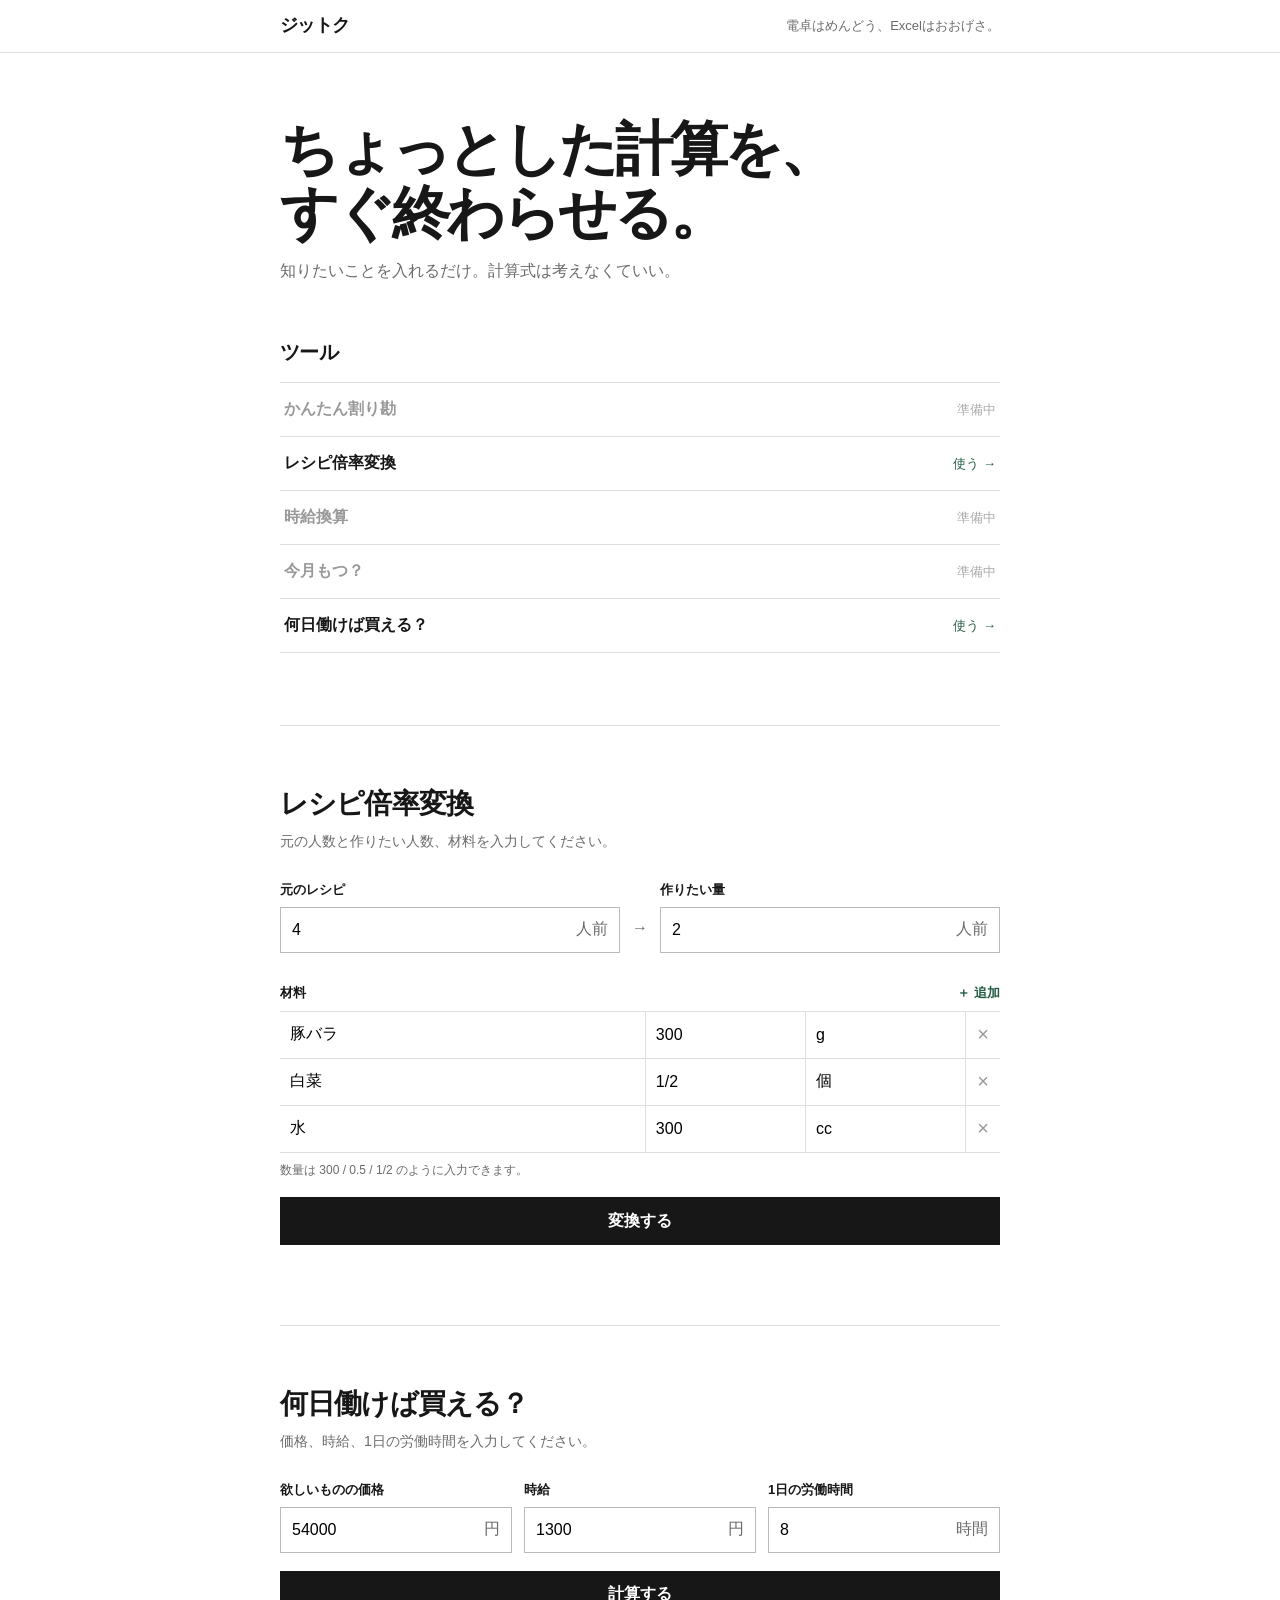
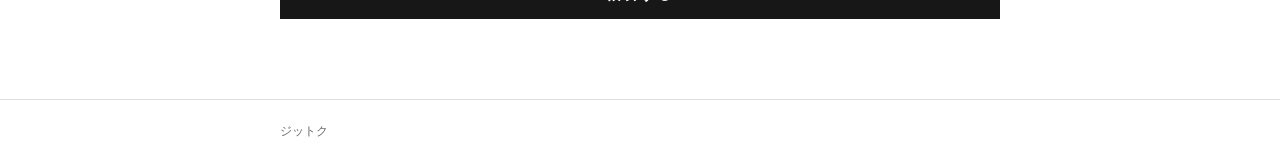
==== index.html @ bba685a5 "Add files via upload" ====
<!doctype html>
<html lang="ja">
<head>
  <meta charset="utf-8">
  <meta name="viewport" content="width=device-width,initial-scale=1">
  <meta name="description" content="ジットク - 電卓では面倒、Excelでは大げさな日常の計算をすぐ終わらせる無料Webツール集">
  <title>ジットク｜ちょっとした計算を、すぐ終わらせる。</title>
  <link rel="stylesheet" href="styles.css">
</head>
<body>
  <header>
    <div class="wrap topbar">
      <a class="logo" href="#top">ジットク</a>
      <span>電卓はめんどう、Excelはおおげさ。</span>
    </div>
  </header>

  <main id="top" class="wrap">
    <section class="intro">
      <h1>ちょっとした計算を、<br>すぐ終わらせる。</h1>
      <p>知りたいことを入れるだけ。計算式は考えなくていい。</p>
    </section>

    <section class="tools" aria-labelledby="tools-title">
      <h2 id="tools-title">ツール</h2>
      <div class="tool-list">
        <div class="tool-row disabled"><strong>かんたん割り勘</strong><span>準備中</span></div>
        <a class="tool-row" href="#recipe"><strong>レシピ倍率変換</strong><span>使う →</span></a>
        <div class="tool-row disabled"><strong>時給換算</strong><span>準備中</span></div>
        <div class="tool-row disabled"><strong>今月もつ？</strong><span>準備中</span></div>
        <a class="tool-row" href="#work-to-buy"><strong>何日働けば買える？</strong><span>使う →</span></a>
      </div>
    </section>

    <section id="recipe" class="calculator">
      <div class="section-title">
        <h2>レシピ倍率変換</h2>
        <p>元の人数と作りたい人数、材料を入力してください。</p>
      </div>

      <form id="recipe-form">
        <div class="servings">
          <label>
            <span>元のレシピ</span>
            <div class="unit-input"><input id="original-servings" type="number" min="0.1" step="0.1" value="4" required><span>人前</span></div>
          </label>
          <span class="to">→</span>
          <label>
            <span>作りたい量</span>
            <div class="unit-input"><input id="target-servings" type="number" min="0.1" step="0.1" value="2" required><span>人前</span></div>
          </label>
        </div>

        <div class="ingredients-title">
          <strong>材料</strong>
          <button id="add-row" class="link-button" type="button">＋ 追加</button>
        </div>
        <div id="ingredient-list" class="ingredient-list"></div>
        <p class="hint">数量は 300 / 0.5 / 1/2 のように入力できます。</p>
        <button class="submit" type="submit">変換する</button>
      </form>

      <section id="result" class="result" hidden aria-live="polite">
        <h3 id="result-title"></h3>
        <div id="result-list"></div>
        <div class="result-actions">
          <button id="copy-result" class="copy" type="button">コピー</button>
          <span id="copy-status" aria-live="polite"></span>
        </div>
      </section>
    </section>

    <section id="work-to-buy" class="calculator">
      <div class="section-title">
        <h2>何日働けば買える？</h2>
        <p>価格、時給、1日の労働時間を入力してください。</p>
      </div>

      <form id="work-to-buy-form">
        <div class="work-fields">
          <label>
            <span>欲しいものの価格</span>
            <div class="unit-input"><input id="item-price" type="number" min="1" step="1" value="54000" required><span>円</span></div>
          </label>
          <label>
            <span>時給</span>
            <div class="unit-input"><input id="hourly-wage" type="number" min="1" step="1" value="1300" required><span>円</span></div>
          </label>
          <label>
            <span>1日の労働時間</span>
            <div class="unit-input"><input id="daily-hours" type="number" min="0.1" step="0.1" value="8" required><span>時間</span></div>
          </label>
        </div>
        <button class="submit" type="submit">計算する</button>
      </form>

      <section id="work-result" class="result" hidden aria-live="polite">
        <h3>この商品を買うには</h3>
        <p id="work-result-text" class="answer-text"></p>
      </section>
    </section>
  </main>

  <footer><div class="wrap">ジットク</div></footer>
  <script src="app.js" defer></script>
</body>
</html>
---- styles.css ----
:root {
  --text: #171717;
  --sub: #6b6b6b;
  --line: #dedede;
  --bg: #fff;
  --soft: #f7f7f7;
  --accent: #245c43;
}

* { box-sizing: border-box; }
body {
  margin: 0;
  color: var(--text);
  background: var(--bg);
  font-family: -apple-system, BlinkMacSystemFont, "Segoe UI", "Noto Sans JP", sans-serif;
  line-height: 1.55;
}
button, input { font: inherit; }
button { cursor: pointer; }
a { color: inherit; }
.wrap { width: min(720px, calc(100% - 32px)); margin: 0 auto; }

header { border-bottom: 1px solid var(--line); }
.topbar {
  min-height: 52px;
  display: flex;
  align-items: center;
  justify-content: space-between;
  gap: 16px;
  font-size: 13px;
  color: var(--sub);
}
.logo { color: var(--text); font-size: 18px; font-weight: 800; text-decoration: none; letter-spacing: -.04em; }

.intro { padding: 64px 0 54px; }
h1, h2, h3, p { margin-top: 0; }
.intro h1 {
  margin-bottom: 14px;
  font-size: clamp(36px, 8vw, 58px);
  line-height: 1.1;
  letter-spacing: -.055em;
}
.intro p { margin-bottom: 0; color: var(--sub); }

.tools { padding-bottom: 72px; }
h2 { margin-bottom: 14px; font-size: 20px; letter-spacing: -.03em; }
.tool-list { border-top: 1px solid var(--line); }
.tool-row {
  min-height: 54px;
  padding: 0 4px;
  border-bottom: 1px solid var(--line);
  display: flex;
  align-items: center;
  justify-content: space-between;
  gap: 20px;
  text-decoration: none;
}
a.tool-row:hover strong { text-decoration: underline; text-underline-offset: 3px; }
.tool-row span { color: var(--accent); font-size: 13px; }
.tool-row.disabled { color: #999; }
.tool-row.disabled span { color: #aaa; }

.calculator { padding: 56px 0 80px; border-top: 1px solid var(--line); }
.section-title { margin-bottom: 28px; }
.section-title h2 { margin-bottom: 5px; font-size: 28px; }
.section-title p { margin-bottom: 0; color: var(--sub); font-size: 14px; }

form { margin: 0; }
.servings {
  display: grid;
  grid-template-columns: 1fr auto 1fr;
  align-items: end;
  gap: 12px;
}
label > span, .ingredients-title { font-size: 13px; font-weight: 700; }
label > span { display: block; margin-bottom: 6px; }
.unit-input {
  height: 46px;
  display: flex;
  align-items: center;
  border: 1px solid #bbb;
  background: #fff;
}
.unit-input:focus-within { border-color: var(--text); }
.unit-input input {
  width: 100%;
  min-width: 0;
  height: 100%;
  padding: 0 11px;
  border: 0;
  outline: 0;
  background: transparent;
}
.unit-input span { padding-right: 11px; color: var(--sub); white-space: nowrap; }
.to { padding-bottom: 12px; color: var(--sub); }

.ingredients-title {
  margin-top: 30px;
  margin-bottom: 8px;
  display: flex;
  justify-content: space-between;
  align-items: center;
}
.link-button, .copy {
  border: 0;
  padding: 0;
  background: transparent;
  color: var(--accent);
  font-weight: 700;
}
.ingredient-list { border-top: 1px solid var(--line); }
.ingredient-row {
  display: grid;
  grid-template-columns: 1.6fr .7fr .7fr 34px;
  border-bottom: 1px solid var(--line);
}
.ingredient-row input {
  width: 100%;
  height: 46px;
  padding: 0 10px;
  border: 0;
  border-right: 1px solid var(--line);
  border-radius: 0;
  outline: 0;
  background: transparent;
}
.ingredient-row input:focus { background: var(--soft); }
.remove-row {
  border: 0;
  background: transparent;
  color: #999;
  font-size: 20px;
}
.hint { margin: 8px 0 18px; color: var(--sub); font-size: 12px; }
.submit {
  width: 100%;
  height: 48px;
  border: 0;
  background: var(--text);
  color: #fff;
  font-weight: 800;
}
.submit:hover { background: #000; }
.submit:active { transform: translateY(1px); }

.result { margin-top: 28px; padding-top: 28px; border-top: 2px solid var(--text); }
.result h3 { margin-bottom: 12px; font-size: 18px; }
.result-item {
  min-height: 44px;
  display: grid;
  grid-template-columns: 1fr auto;
  align-items: center;
  gap: 16px;
  border-bottom: 1px solid var(--line);
}
.result-item strong { font-variant-numeric: tabular-nums; }
.result-actions { min-height: 42px; display: flex; align-items: center; gap: 14px; font-size: 12px; color: var(--accent); }

footer { border-top: 1px solid var(--line); color: var(--sub); font-size: 12px; }
footer .wrap { min-height: 64px; display: flex; align-items: center; }



.work-fields {
  display: grid;
  grid-template-columns: repeat(3, 1fr);
  gap: 12px;
  margin-bottom: 18px;
}
.answer-text {
  margin-bottom: 0;
  font-size: 18px;
  font-weight: 700;
  font-variant-numeric: tabular-nums;
}

@media (max-width: 520px) {
  .topbar span { display: none; }
  .intro { padding: 48px 0 44px; }
  .tools { padding-bottom: 56px; }
  .calculator { padding: 44px 0 64px; }
  .ingredient-row { grid-template-columns: 1fr .65fr .65fr 32px; }
  .work-fields { grid-template-columns: 1fr; }
}
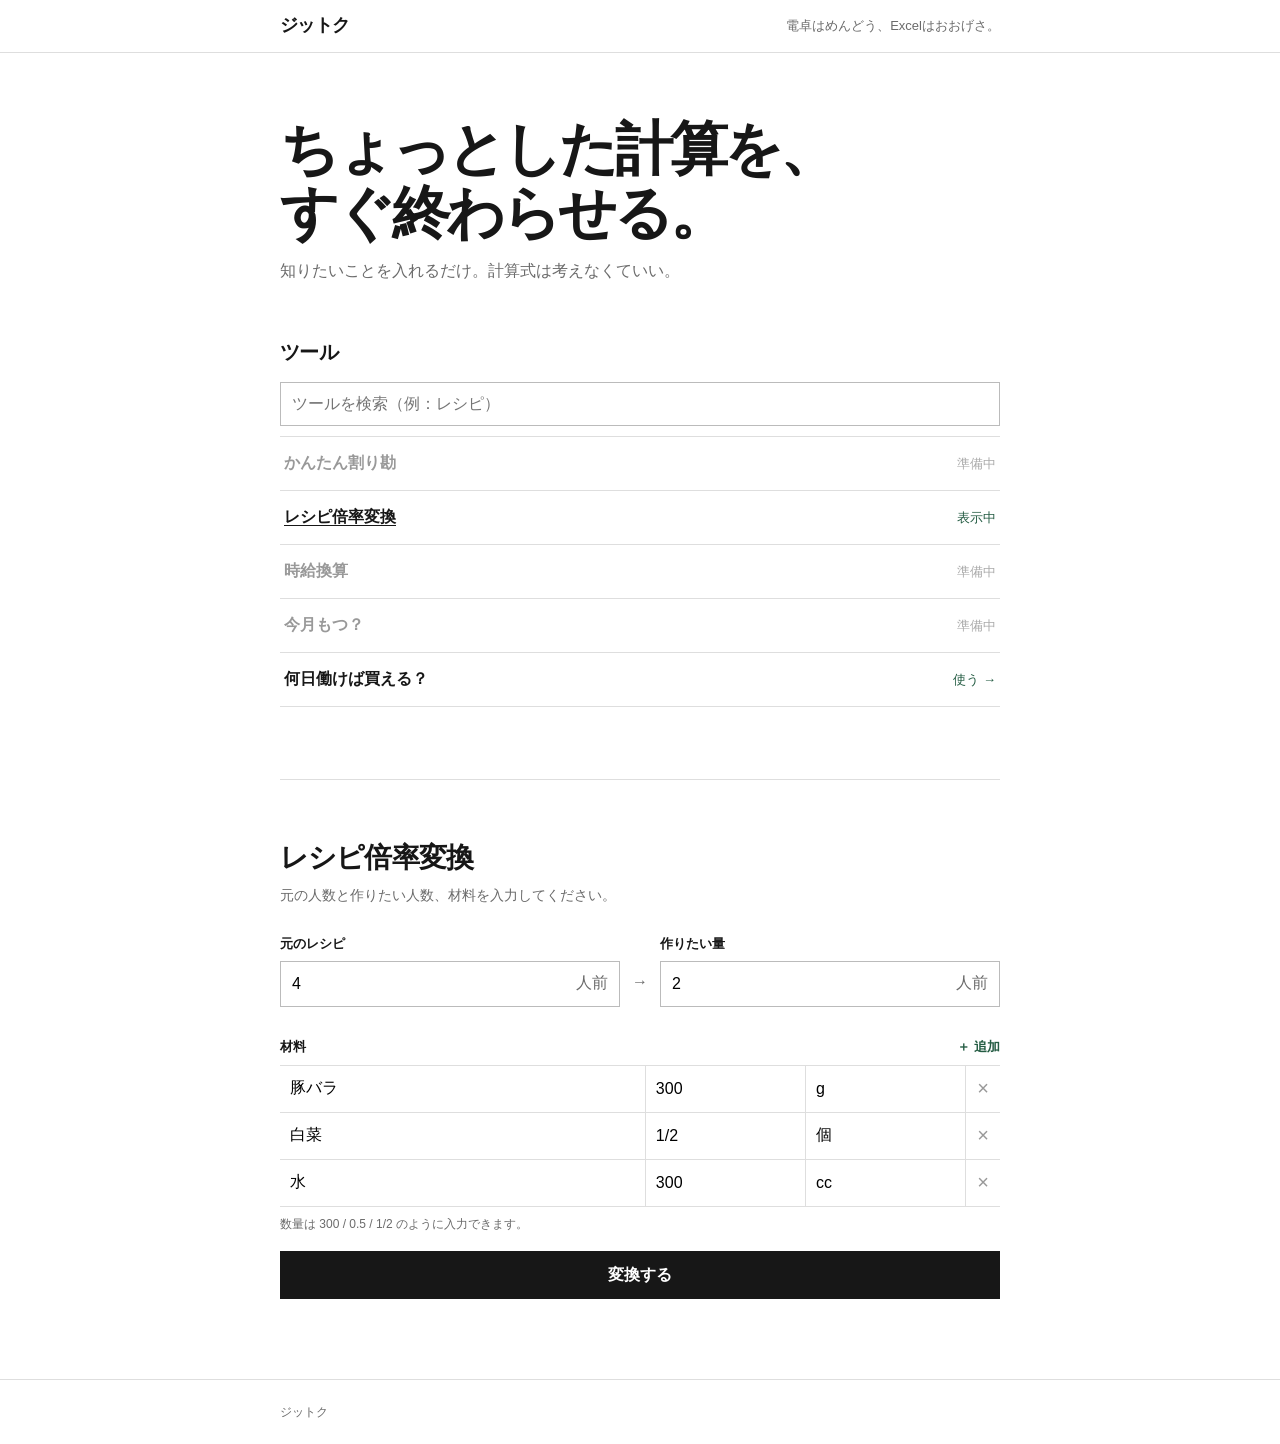
==== commit 0e71e496: "Add files via upload" ====
--- a/index.html
+++ b/index.html
@@ -23,16 +23,21 @@
 
     <section class="tools" aria-labelledby="tools-title">
       <h2 id="tools-title">ツール</h2>
-      <div class="tool-list">
-        <div class="tool-row disabled"><strong>かんたん割り勘</strong><span>準備中</span></div>
-        <a class="tool-row" href="#recipe"><strong>レシピ倍率変換</strong><span>使う →</span></a>
-        <div class="tool-row disabled"><strong>時給換算</strong><span>準備中</span></div>
-        <div class="tool-row disabled"><strong>今月もつ？</strong><span>準備中</span></div>
-        <a class="tool-row" href="#work-to-buy"><strong>何日働けば買える？</strong><span>使う →</span></a>
+      <label class="tool-search">
+        <span class="sr-only">ツールを検索</span>
+        <input id="tool-search" type="search" placeholder="ツールを検索（例：レシピ）" autocomplete="off">
+      </label>
+      <div class="tool-list" id="tool-list">
+        <div class="tool-row disabled" data-search="かんたん割り勘"><strong>かんたん割り勘</strong><span>準備中</span></div>
+        <a class="tool-row active" href="#recipe" data-tool-target="recipe" data-search="レシピ倍率変換"><strong>レシピ倍率変換</strong><span>表示中</span></a>
+        <div class="tool-row disabled" data-search="時給換算"><strong>時給換算</strong><span>準備中</span></div>
+        <div class="tool-row disabled" data-search="今月もつ"><strong>今月もつ？</strong><span>準備中</span></div>
+        <a class="tool-row" href="#work-to-buy" data-tool-target="work-to-buy" data-search="何日働けば買える"><strong>何日働けば買える？</strong><span>使う →</span></a>
       </div>
+      <p id="tool-search-empty" class="tool-search-empty" hidden>該当するツールはありません。</p>
     </section>
 
-    <section id="recipe" class="calculator">
+    <section id="recipe" class="calculator" data-calculator>
       <div class="section-title">
         <h2>レシピ倍率変換</h2>
         <p>元の人数と作りたい人数、材料を入力してください。</p>
@@ -70,7 +75,7 @@
       </section>
     </section>
 
-    <section id="work-to-buy" class="calculator">
+    <section id="work-to-buy" class="calculator" data-calculator hidden>
       <div class="section-title">
         <h2>何日働けば買える？</h2>
         <p>価格、時給、1日の労働時間を入力してください。</p>
--- a/styles.css
+++ b/styles.css
@@ -44,6 +44,17 @@
 
 .tools { padding-bottom: 72px; }
 h2 { margin-bottom: 14px; font-size: 20px; letter-spacing: -.03em; }
+.tool-search { display: block; margin-bottom: 10px; }
+.tool-search input {
+  width: 100%;
+  height: 44px;
+  padding: 0 11px;
+  border: 1px solid #bbb;
+  border-radius: 0;
+  outline: 0;
+  background: #fff;
+}
+.tool-search input:focus { border-color: var(--text); }
 .tool-list { border-top: 1px solid var(--line); }
 .tool-row {
   min-height: 54px;
@@ -56,11 +67,26 @@
   text-decoration: none;
 }
 a.tool-row:hover strong { text-decoration: underline; text-underline-offset: 3px; }
+a.tool-row.active strong { text-decoration: underline; text-underline-offset: 3px; }
 .tool-row span { color: var(--accent); font-size: 13px; }
+.tool-row[hidden] { display: none; }
 .tool-row.disabled { color: #999; }
 .tool-row.disabled span { color: #aaa; }
+.tool-search-empty { margin: 12px 4px 0; color: var(--sub); font-size: 13px; }
+.sr-only {
+  position: absolute;
+  width: 1px;
+  height: 1px;
+  padding: 0;
+  margin: -1px;
+  overflow: hidden;
+  clip: rect(0, 0, 0, 0);
+  white-space: nowrap;
+  border: 0;
+}
 
 .calculator { padding: 56px 0 80px; border-top: 1px solid var(--line); }
+.calculator[hidden] { display: none; }
 .section-title { margin-bottom: 28px; }
 .section-title h2 { margin-bottom: 5px; font-size: 28px; }
 .section-title p { margin-bottom: 0; color: var(--sub); font-size: 14px; }
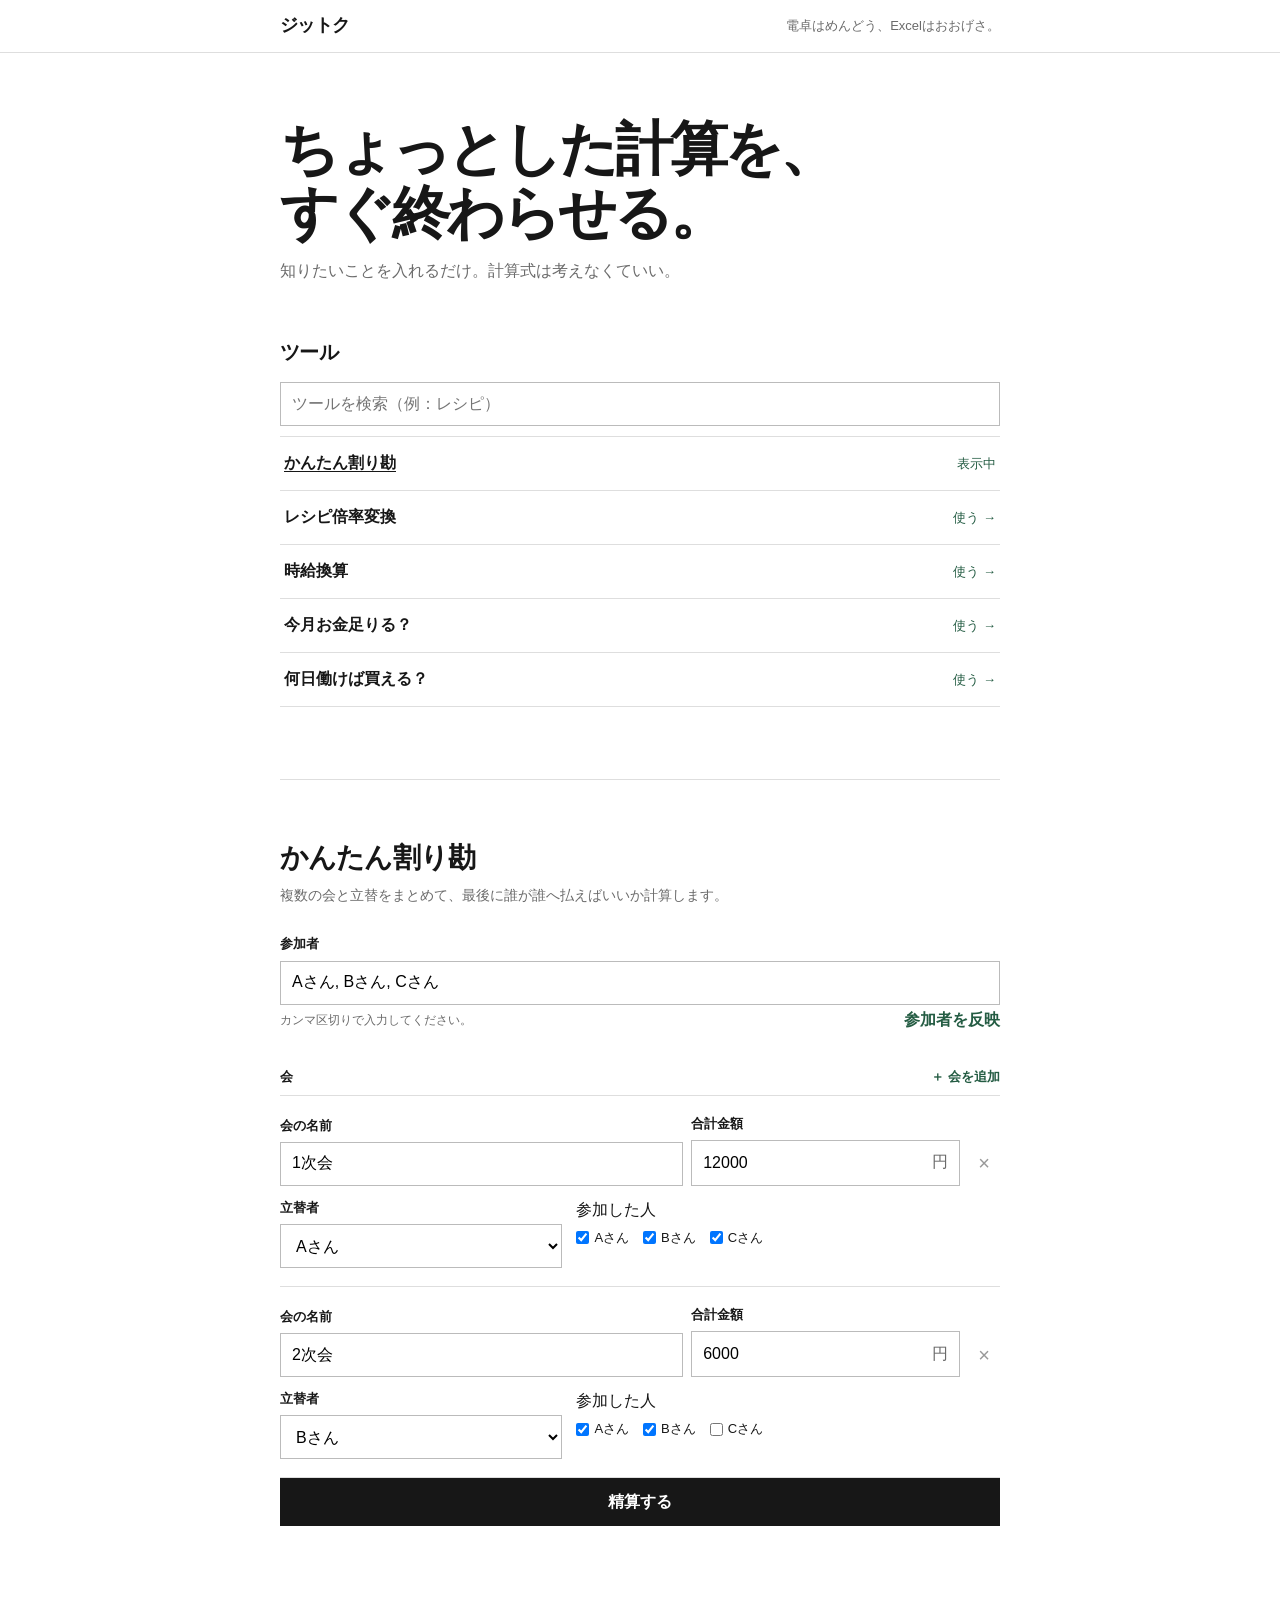
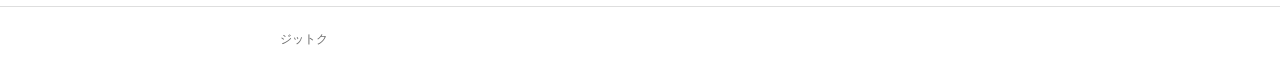
==== commit 1ac549e0: "Add files via upload" ====
--- a/index.html
+++ b/index.html
@@ -28,16 +28,47 @@
         <input id="tool-search" type="search" placeholder="ツールを検索（例：レシピ）" autocomplete="off">
       </label>
       <div class="tool-list" id="tool-list">
-        <div class="tool-row disabled" data-search="かんたん割り勘"><strong>かんたん割り勘</strong><span>準備中</span></div>
-        <a class="tool-row active" href="#recipe" data-tool-target="recipe" data-search="レシピ倍率変換"><strong>レシピ倍率変換</strong><span>表示中</span></a>
-        <div class="tool-row disabled" data-search="時給換算"><strong>時給換算</strong><span>準備中</span></div>
-        <div class="tool-row disabled" data-search="今月もつ"><strong>今月もつ？</strong><span>準備中</span></div>
-        <a class="tool-row" href="#work-to-buy" data-tool-target="work-to-buy" data-search="何日働けば買える"><strong>何日働けば買える？</strong><span>使う →</span></a>
+        <a class="tool-row active" href="#split-bill" data-tool-target="split-bill" data-search="かんたん割り勘 精算 飲み会 立替"><strong>かんたん割り勘</strong><span>表示中</span></a>
+        <a class="tool-row" href="#recipe" data-tool-target="recipe" data-search="レシピ倍率変換 料理 人数 食材"><strong>レシピ倍率変換</strong><span>使う →</span></a>
+        <a class="tool-row" href="#hourly-wage" data-tool-target="hourly-wage" data-search="時給換算 給料 月給 手取り 労働時間"><strong>時給換算</strong><span>使う →</span></a>
+        <a class="tool-row" href="#month-survival" data-tool-target="month-survival" data-search="今月お金足りる お金 足りる 今月もつ 口座 残高 家計 給料 カード 家賃 支払い"><strong>今月お金足りる？</strong><span>使う →</span></a>
+        <a class="tool-row" href="#work-to-buy" data-tool-target="work-to-buy" data-search="何日働けば買える 価格 時給 労働 欲しいもの"><strong>何日働けば買える？</strong><span>使う →</span></a>
       </div>
       <p id="tool-search-empty" class="tool-search-empty" hidden>該当するツールはありません。</p>
     </section>
 
-    <section id="recipe" class="calculator" data-calculator>
+    <section id="split-bill" class="calculator" data-calculator>
+      <div class="section-title">
+        <h2>かんたん割り勘</h2>
+        <p>複数の会と立替をまとめて、最後に誰が誰へ払えばいいか計算します。</p>
+      </div>
+
+      <form id="split-bill-form">
+        <label class="block-field">
+          <span>参加者</span>
+          <input id="split-participants" class="text-input" type="text" value="Aさん, Bさん, Cさん" autocomplete="off">
+        </label>
+        <div class="inline-action">
+          <p class="hint">カンマ区切りで入力してください。</p>
+          <button id="apply-participants" class="link-button" type="button">参加者を反映</button>
+        </div>
+
+        <div class="ingredients-title party-heading">
+          <strong>会</strong>
+          <button id="add-party" class="link-button" type="button">＋ 会を追加</button>
+        </div>
+        <div id="party-list" class="party-list"></div>
+        <button class="submit" type="submit">精算する</button>
+      </form>
+
+      <section id="split-result" class="result" hidden aria-live="polite">
+        <h3>これだけ支払えば精算完了です。</h3>
+        <div id="split-result-list"></div>
+        <p id="split-result-note" class="hint result-note"></p>
+      </section>
+    </section>
+
+    <section id="recipe" class="calculator" data-calculator hidden>
       <div class="section-title">
         <h2>レシピ倍率変換</h2>
         <p>元の人数と作りたい人数、材料を入力してください。</p>
@@ -75,6 +106,76 @@
       </section>
     </section>
 
+    <section id="hourly-wage" class="calculator" data-calculator hidden>
+      <div class="section-title">
+        <h2>時給換算</h2>
+        <p>手取り額を、実際に働いた時間あたりの金額に換算します。</p>
+      </div>
+
+      <form id="hourly-wage-form">
+        <div class="field-grid two-col">
+          <label>
+            <span>対象月</span>
+            <input id="wage-month" class="text-input" type="month" required>
+          </label>
+          <label>
+            <span>1日の労働時間</span>
+            <div class="unit-input"><input id="wage-daily-hours" type="number" min="0.1" step="0.1" value="8" required><span>時間</span></div>
+          </label>
+          <label>
+            <span>勤務日数</span>
+            <div class="unit-input"><input id="wage-workdays" type="number" min="1" step="1" required><span>日</span></div>
+          </label>
+          <label>
+            <span>手取り額</span>
+            <div class="unit-input"><input id="wage-takehome" type="number" min="1" step="1" value="250000" required><span>円</span></div>
+          </label>
+        </div>
+        <p class="hint">勤務日数は対象月の月〜金の日数を初期値にしています。実態に合わせて変更できます。</p>
+        <button class="submit" type="submit">計算する</button>
+      </form>
+
+      <section id="hourly-wage-result" class="result" hidden aria-live="polite">
+        <h3>あなたの実質時給は</h3>
+        <p id="hourly-wage-answer" class="answer-big"></p>
+        <p id="hourly-wage-detail" class="answer-detail"></p>
+      </section>
+    </section>
+
+    <section id="month-survival" class="calculator" data-calculator hidden>
+      <div class="section-title">
+        <h2>今月お金足りる？</h2>
+        <p>現在の残高と、これから分かっている入出金だけで今月を乗り切れるか確認します。</p>
+      </div>
+
+      <form id="month-survival-form">
+        <div class="field-grid two-col">
+          <label>
+            <span>対象月</span>
+            <input id="cash-month" class="text-input" type="month" required>
+          </label>
+          <label>
+            <span>現在の残高</span>
+            <div class="unit-input"><input id="current-balance" type="number" step="1" value="100000" required><span>円</span></div>
+          </label>
+        </div>
+
+        <div class="ingredients-title cash-heading">
+          <strong>今後の入出金予定</strong>
+          <button id="add-cashflow" class="link-button" type="button">＋ 予定を追加</button>
+        </div>
+        <div id="cashflow-list" class="cashflow-list"></div>
+        <p class="hint">給料・カード・家賃・飲み会など、分かっている予定だけ入れればOKです。</p>
+        <button class="submit" type="submit">今月もつか確認する</button>
+      </form>
+
+      <section id="cash-result" class="result" hidden aria-live="polite">
+        <h3 id="cash-result-title"></h3>
+        <p id="cash-result-summary" class="answer-text"></p>
+        <div id="cash-result-list" class="cash-result-list"></div>
+      </section>
+    </section>
+
     <section id="work-to-buy" class="calculator" data-calculator hidden>
       <div class="section-title">
         <h2>何日働けば買える？</h2>
@@ -89,7 +190,7 @@
           </label>
           <label>
             <span>時給</span>
-            <div class="unit-input"><input id="hourly-wage" type="number" min="1" step="1" value="1300" required><span>円</span></div>
+            <div class="unit-input"><input id="hourly-wage-input" type="number" min="1" step="1" value="1300" required><span>円</span></div>
           </label>
           <label>
             <span>1日の労働時間</span>
--- a/styles.css
+++ b/styles.css
@@ -15,7 +15,7 @@
   font-family: -apple-system, BlinkMacSystemFont, "Segoe UI", "Noto Sans JP", sans-serif;
   line-height: 1.55;
 }
-button, input { font: inherit; }
+button, input, select { font: inherit; }
 button { cursor: pointer; }
 a { color: inherit; }
 .wrap { width: min(720px, calc(100% - 32px)); margin: 0 auto; }
@@ -45,7 +45,9 @@
 .tools { padding-bottom: 72px; }
 h2 { margin-bottom: 14px; font-size: 20px; letter-spacing: -.03em; }
 .tool-search { display: block; margin-bottom: 10px; }
-.tool-search input {
+.tool-search input,
+.text-input,
+select {
   width: 100%;
   height: 44px;
   padding: 0 11px;
@@ -54,7 +56,9 @@
   outline: 0;
   background: #fff;
 }
-.tool-search input:focus { border-color: var(--text); }
+.tool-search input:focus,
+.text-input:focus,
+select:focus { border-color: var(--text); }
 .tool-list { border-top: 1px solid var(--line); }
 .tool-row {
   min-height: 54px;
@@ -66,12 +70,10 @@
   gap: 20px;
   text-decoration: none;
 }
-a.tool-row:hover strong { text-decoration: underline; text-underline-offset: 3px; }
+a.tool-row:hover strong,
 a.tool-row.active strong { text-decoration: underline; text-underline-offset: 3px; }
 .tool-row span { color: var(--accent); font-size: 13px; }
 .tool-row[hidden] { display: none; }
-.tool-row.disabled { color: #999; }
-.tool-row.disabled span { color: #aaa; }
 .tool-search-empty { margin: 12px 4px 0; color: var(--sub); font-size: 13px; }
 .sr-only {
   position: absolute;
@@ -92,14 +94,18 @@
 .section-title p { margin-bottom: 0; color: var(--sub); font-size: 14px; }
 
 form { margin: 0; }
+label > span, .ingredients-title { font-size: 13px; font-weight: 700; }
+label > span { display: block; margin-bottom: 6px; }
+.block-field { display: block; }
+.field-grid { display: grid; gap: 12px; margin-bottom: 8px; }
+.two-col { grid-template-columns: repeat(2, 1fr); }
+
 .servings {
   display: grid;
   grid-template-columns: 1fr auto 1fr;
   align-items: end;
   gap: 12px;
 }
-label > span, .ingredients-title { font-size: 13px; font-weight: 700; }
-label > span { display: block; margin-bottom: 6px; }
 .unit-input {
   height: 46px;
   display: flex;
@@ -134,6 +140,15 @@
   color: var(--accent);
   font-weight: 700;
 }
+.inline-action {
+  min-height: 32px;
+  display: flex;
+  align-items: center;
+  justify-content: space-between;
+  gap: 12px;
+}
+.inline-action .hint { margin: 0; }
+
 .ingredient-list { border-top: 1px solid var(--line); }
 .ingredient-row {
   display: grid;
@@ -151,7 +166,9 @@
   background: transparent;
 }
 .ingredient-row input:focus { background: var(--soft); }
-.remove-row {
+.remove-row,
+.remove-party,
+.remove-cashflow {
   border: 0;
   background: transparent;
   color: #999;
@@ -181,11 +198,62 @@
 }
 .result-item strong { font-variant-numeric: tabular-nums; }
 .result-actions { min-height: 42px; display: flex; align-items: center; gap: 14px; font-size: 12px; color: var(--accent); }
-
-footer { border-top: 1px solid var(--line); color: var(--sub); font-size: 12px; }
-footer .wrap { min-height: 64px; display: flex; align-items: center; }
-
-
+.result-note { margin-top: 10px; }
+.answer-text { margin-bottom: 0; font-size: 18px; font-weight: 700; font-variant-numeric: tabular-nums; }
+.answer-big { margin-bottom: 4px; font-size: 32px; font-weight: 800; letter-spacing: -.03em; font-variant-numeric: tabular-nums; }
+.answer-detail { margin-bottom: 0; color: var(--sub); font-size: 13px; }
+
+.party-list { border-top: 1px solid var(--line); }
+.party-card { padding: 18px 0; border-bottom: 1px solid var(--line); }
+.party-card-head {
+  margin-bottom: 12px;
+  display: grid;
+  grid-template-columns: 1.2fr .8fr 32px;
+  gap: 8px;
+  align-items: end;
+}
+.party-card-head .remove-party { height: 44px; }
+.party-card-body {
+  display: grid;
+  grid-template-columns: .8fr 1.2fr;
+  gap: 14px;
+}
+.party-participants { display: flex; flex-wrap: wrap; gap: 8px 14px; padding-top: 5px; }
+.party-participants label { display: inline-flex; align-items: center; gap: 5px; font-size: 13px; }
+.party-participants input { margin: 0; }
+
+.cashflow-list { border-top: 1px solid var(--line); }
+.cashflow-row {
+  display: grid;
+  grid-template-columns: 1.2fr 1fr .8fr .8fr 32px;
+  border-bottom: 1px solid var(--line);
+}
+.cashflow-row input,
+.cashflow-row select {
+  width: 100%;
+  height: 46px;
+  padding: 0 8px;
+  border: 0;
+  border-right: 1px solid var(--line);
+  border-radius: 0;
+  outline: 0;
+  background: transparent;
+}
+.cashflow-row input:focus,
+.cashflow-row select:focus { background: var(--soft); }
+.cash-result-list { margin-top: 18px; border-top: 1px solid var(--line); }
+.cash-result-row {
+  min-height: 44px;
+  padding: 7px 0;
+  display: grid;
+  grid-template-columns: 70px 1fr auto;
+  align-items: center;
+  gap: 10px;
+  border-bottom: 1px solid var(--line);
+  font-size: 13px;
+}
+.cash-result-row strong { font-variant-numeric: tabular-nums; }
+.negative { font-weight: 800; }
 
 .work-fields {
   display: grid;
@@ -193,11 +261,26 @@
   gap: 12px;
   margin-bottom: 18px;
 }
-.answer-text {
-  margin-bottom: 0;
-  font-size: 18px;
-  font-weight: 700;
-  font-variant-numeric: tabular-nums;
+
+footer { border-top: 1px solid var(--line); color: var(--sub); font-size: 12px; }
+footer .wrap { min-height: 64px; display: flex; align-items: center; }
+
+@media (max-width: 620px) {
+  .two-col { grid-template-columns: 1fr; }
+  .party-card-head { grid-template-columns: 1fr 1fr 32px; }
+  .party-card-body { grid-template-columns: 1fr; }
+  .cashflow-row {
+    padding: 10px 0;
+    grid-template-columns: 1fr 1fr 32px;
+    gap: 8px;
+  }
+  .cashflow-row input,
+  .cashflow-row select { border: 1px solid var(--line); }
+  .cashflow-row .cash-name { grid-column: 1 / -2; }
+  .cashflow-row .cash-date { grid-column: 1 / 2; }
+  .cashflow-row .cash-type { grid-column: 2 / 3; }
+  .cashflow-row .cash-amount { grid-column: 1 / 3; }
+  .remove-cashflow { grid-column: 3 / 4; grid-row: 1 / 4; }
 }
 
 @media (max-width: 520px) {
@@ -207,4 +290,9 @@
   .calculator { padding: 44px 0 64px; }
   .ingredient-row { grid-template-columns: 1fr .65fr .65fr 32px; }
   .work-fields { grid-template-columns: 1fr; }
-}
+  .party-card-head { grid-template-columns: 1fr 32px; }
+  .party-card-head > label:nth-child(2) { grid-column: 1 / 2; }
+  .party-card-head .remove-party { grid-column: 2 / 3; grid-row: 1 / 3; }
+  .cash-result-row { grid-template-columns: 58px 1fr; }
+  .cash-result-row strong { grid-column: 2; }
+}
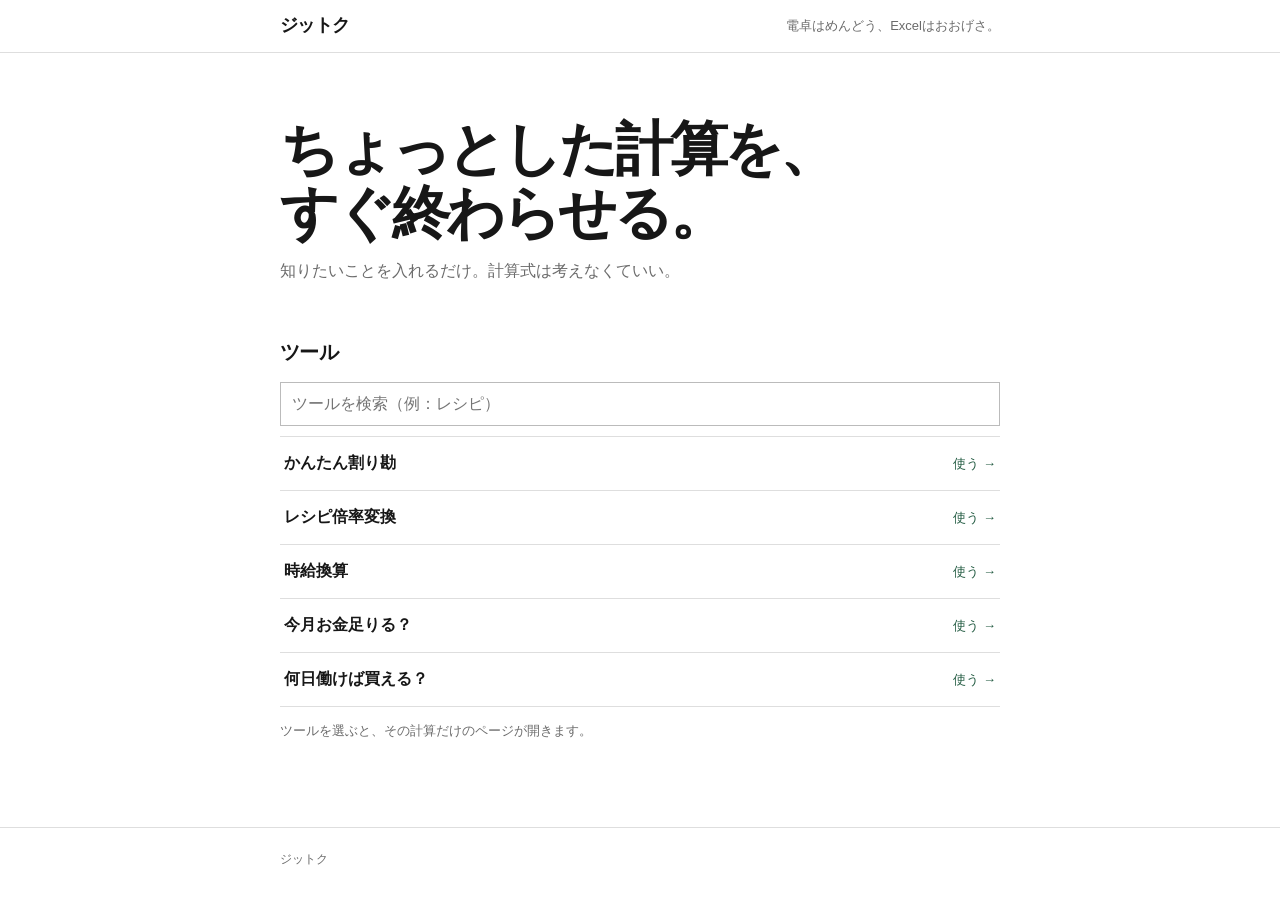
==== commit 2879eff4: "Add files via upload" ====
--- a/index.html
+++ b/index.html
@@ -3,211 +3,31 @@
 <head>
   <meta charset="utf-8">
   <meta name="viewport" content="width=device-width,initial-scale=1">
-  <meta name="description" content="ジットク - 電卓では面倒、Excelでは大げさな日常の計算をすぐ終わらせる無料Webツール集">
+  <meta name="description" content="電卓では面倒、Excelでは大げさな日常の計算を、入力するだけですぐ終わらせる無料Webツール集。割り勘、レシピ倍率、実質時給、今月の残高、必要労働日数を計算できます。">
+  <meta name="robots" content="index,follow">
   <title>ジットク｜ちょっとした計算を、すぐ終わらせる。</title>
   <link rel="stylesheet" href="styles.css">
 </head>
 <body>
-  <header>
-    <div class="wrap topbar">
-      <a class="logo" href="#top">ジットク</a>
-      <span>電卓はめんどう、Excelはおおげさ。</span>
-    </div>
-  </header>
-
-  <main id="top" class="wrap">
+  <header><div class="wrap topbar"><a class="logo" href="./">ジットク</a><span>電卓はめんどう、Excelはおおげさ。</span></div></header>
+  <main class="wrap">
     <section class="intro">
       <h1>ちょっとした計算を、<br>すぐ終わらせる。</h1>
       <p>知りたいことを入れるだけ。計算式は考えなくていい。</p>
     </section>
-
     <section class="tools" aria-labelledby="tools-title">
       <h2 id="tools-title">ツール</h2>
-      <label class="tool-search">
-        <span class="sr-only">ツールを検索</span>
-        <input id="tool-search" type="search" placeholder="ツールを検索（例：レシピ）" autocomplete="off">
-      </label>
-      <div class="tool-list" id="tool-list">
-        <a class="tool-row active" href="#split-bill" data-tool-target="split-bill" data-search="かんたん割り勘 精算 飲み会 立替"><strong>かんたん割り勘</strong><span>表示中</span></a>
-        <a class="tool-row" href="#recipe" data-tool-target="recipe" data-search="レシピ倍率変換 料理 人数 食材"><strong>レシピ倍率変換</strong><span>使う →</span></a>
-        <a class="tool-row" href="#hourly-wage" data-tool-target="hourly-wage" data-search="時給換算 給料 月給 手取り 労働時間"><strong>時給換算</strong><span>使う →</span></a>
-        <a class="tool-row" href="#month-survival" data-tool-target="month-survival" data-search="今月お金足りる お金 足りる 今月もつ 口座 残高 家計 給料 カード 家賃 支払い"><strong>今月お金足りる？</strong><span>使う →</span></a>
-        <a class="tool-row" href="#work-to-buy" data-tool-target="work-to-buy" data-search="何日働けば買える 価格 時給 労働 欲しいもの"><strong>何日働けば買える？</strong><span>使う →</span></a>
-      </div>
+      <label class="tool-search"><span class="sr-only">ツールを検索</span><input id="tool-search" type="search" placeholder="ツールを検索（例：レシピ）" autocomplete="off"></label>
+      <div class="tool-list"><a class="tool-row" href="./warikan/" data-search="かんたん割り勘 精算 飲み会 立替 1次会 2次会 参加者"><strong>かんたん割り勘</strong><span>使う →</span></a>
+        <a class="tool-row" href="./recipe/" data-search="レシピ倍率変換 料理 人数 食材 分量 何人前"><strong>レシピ倍率変換</strong><span>使う →</span></a>
+        <a class="tool-row" href="./hourly-wage/" data-search="時給換算 給料 月給 手取り 労働時間 実質時給"><strong>時給換算</strong><span>使う →</span></a>
+        <a class="tool-row" href="./cashflow/" data-search="今月お金足りる お金 足りる 今月もつ 口座 残高 家計 給料 カード 家賃 支払い"><strong>今月お金足りる？</strong><span>使う →</span></a>
+        <a class="tool-row" href="./work-to-buy/" data-search="何日働けば買える 価格 時給 労働 欲しいもの 買える"><strong>何日働けば買える？</strong><span>使う →</span></a></div>
       <p id="tool-search-empty" class="tool-search-empty" hidden>該当するツールはありません。</p>
-    </section>
-
-    <section id="split-bill" class="calculator" data-calculator>
-      <div class="section-title">
-        <h2>かんたん割り勘</h2>
-        <p>複数の会と立替をまとめて、最後に誰が誰へ払えばいいか計算します。</p>
-      </div>
-
-      <form id="split-bill-form">
-        <label class="block-field">
-          <span>参加者</span>
-          <input id="split-participants" class="text-input" type="text" value="Aさん, Bさん, Cさん" autocomplete="off">
-        </label>
-        <div class="inline-action">
-          <p class="hint">カンマ区切りで入力してください。</p>
-          <button id="apply-participants" class="link-button" type="button">参加者を反映</button>
-        </div>
-
-        <div class="ingredients-title party-heading">
-          <strong>会</strong>
-          <button id="add-party" class="link-button" type="button">＋ 会を追加</button>
-        </div>
-        <div id="party-list" class="party-list"></div>
-        <button class="submit" type="submit">精算する</button>
-      </form>
-
-      <section id="split-result" class="result" hidden aria-live="polite">
-        <h3>これだけ支払えば精算完了です。</h3>
-        <div id="split-result-list"></div>
-        <p id="split-result-note" class="hint result-note"></p>
-      </section>
-    </section>
-
-    <section id="recipe" class="calculator" data-calculator hidden>
-      <div class="section-title">
-        <h2>レシピ倍率変換</h2>
-        <p>元の人数と作りたい人数、材料を入力してください。</p>
-      </div>
-
-      <form id="recipe-form">
-        <div class="servings">
-          <label>
-            <span>元のレシピ</span>
-            <div class="unit-input"><input id="original-servings" type="number" min="0.1" step="0.1" value="4" required><span>人前</span></div>
-          </label>
-          <span class="to">→</span>
-          <label>
-            <span>作りたい量</span>
-            <div class="unit-input"><input id="target-servings" type="number" min="0.1" step="0.1" value="2" required><span>人前</span></div>
-          </label>
-        </div>
-
-        <div class="ingredients-title">
-          <strong>材料</strong>
-          <button id="add-row" class="link-button" type="button">＋ 追加</button>
-        </div>
-        <div id="ingredient-list" class="ingredient-list"></div>
-        <p class="hint">数量は 300 / 0.5 / 1/2 のように入力できます。</p>
-        <button class="submit" type="submit">変換する</button>
-      </form>
-
-      <section id="result" class="result" hidden aria-live="polite">
-        <h3 id="result-title"></h3>
-        <div id="result-list"></div>
-        <div class="result-actions">
-          <button id="copy-result" class="copy" type="button">コピー</button>
-          <span id="copy-status" aria-live="polite"></span>
-        </div>
-      </section>
-    </section>
-
-    <section id="hourly-wage" class="calculator" data-calculator hidden>
-      <div class="section-title">
-        <h2>時給換算</h2>
-        <p>手取り額を、実際に働いた時間あたりの金額に換算します。</p>
-      </div>
-
-      <form id="hourly-wage-form">
-        <div class="field-grid two-col">
-          <label>
-            <span>対象月</span>
-            <input id="wage-month" class="text-input" type="month" required>
-          </label>
-          <label>
-            <span>1日の労働時間</span>
-            <div class="unit-input"><input id="wage-daily-hours" type="number" min="0.1" step="0.1" value="8" required><span>時間</span></div>
-          </label>
-          <label>
-            <span>勤務日数</span>
-            <div class="unit-input"><input id="wage-workdays" type="number" min="1" step="1" required><span>日</span></div>
-          </label>
-          <label>
-            <span>手取り額</span>
-            <div class="unit-input"><input id="wage-takehome" type="number" min="1" step="1" value="250000" required><span>円</span></div>
-          </label>
-        </div>
-        <p class="hint">勤務日数は対象月の月〜金の日数を初期値にしています。実態に合わせて変更できます。</p>
-        <button class="submit" type="submit">計算する</button>
-      </form>
-
-      <section id="hourly-wage-result" class="result" hidden aria-live="polite">
-        <h3>あなたの実質時給は</h3>
-        <p id="hourly-wage-answer" class="answer-big"></p>
-        <p id="hourly-wage-detail" class="answer-detail"></p>
-      </section>
-    </section>
-
-    <section id="month-survival" class="calculator" data-calculator hidden>
-      <div class="section-title">
-        <h2>今月お金足りる？</h2>
-        <p>現在の残高と、これから分かっている入出金だけで今月を乗り切れるか確認します。</p>
-      </div>
-
-      <form id="month-survival-form">
-        <div class="field-grid two-col">
-          <label>
-            <span>対象月</span>
-            <input id="cash-month" class="text-input" type="month" required>
-          </label>
-          <label>
-            <span>現在の残高</span>
-            <div class="unit-input"><input id="current-balance" type="number" step="1" value="100000" required><span>円</span></div>
-          </label>
-        </div>
-
-        <div class="ingredients-title cash-heading">
-          <strong>今後の入出金予定</strong>
-          <button id="add-cashflow" class="link-button" type="button">＋ 予定を追加</button>
-        </div>
-        <div id="cashflow-list" class="cashflow-list"></div>
-        <p class="hint">給料・カード・家賃・飲み会など、分かっている予定だけ入れればOKです。</p>
-        <button class="submit" type="submit">今月もつか確認する</button>
-      </form>
-
-      <section id="cash-result" class="result" hidden aria-live="polite">
-        <h3 id="cash-result-title"></h3>
-        <p id="cash-result-summary" class="answer-text"></p>
-        <div id="cash-result-list" class="cash-result-list"></div>
-      </section>
-    </section>
-
-    <section id="work-to-buy" class="calculator" data-calculator hidden>
-      <div class="section-title">
-        <h2>何日働けば買える？</h2>
-        <p>価格、時給、1日の労働時間を入力してください。</p>
-      </div>
-
-      <form id="work-to-buy-form">
-        <div class="work-fields">
-          <label>
-            <span>欲しいものの価格</span>
-            <div class="unit-input"><input id="item-price" type="number" min="1" step="1" value="54000" required><span>円</span></div>
-          </label>
-          <label>
-            <span>時給</span>
-            <div class="unit-input"><input id="hourly-wage-input" type="number" min="1" step="1" value="1300" required><span>円</span></div>
-          </label>
-          <label>
-            <span>1日の労働時間</span>
-            <div class="unit-input"><input id="daily-hours" type="number" min="0.1" step="0.1" value="8" required><span>時間</span></div>
-          </label>
-        </div>
-        <button class="submit" type="submit">計算する</button>
-      </form>
-
-      <section id="work-result" class="result" hidden aria-live="polite">
-        <h3>この商品を買うには</h3>
-        <p id="work-result-text" class="answer-text"></p>
-      </section>
+      <p class="home-note">ツールを選ぶと、その計算だけのページが開きます。</p>
     </section>
   </main>
-
   <footer><div class="wrap">ジットク</div></footer>
   <script src="app.js" defer></script>
 </body>
-</html>
+</html>
--- a/styles.css
+++ b/styles.css
@@ -8,6 +8,10 @@
 }
 
 * { box-sizing: border-box; }
+html { width: 100%; overflow-x: hidden; }
+body { width: 100%; overflow-x: hidden; }
+img, svg { max-width: 100%; }
+input, select, button { min-width: 0; }
 body {
   margin: 0;
   color: var(--text);
@@ -18,7 +22,7 @@
 button, input, select { font: inherit; }
 button { cursor: pointer; }
 a { color: inherit; }
-.wrap { width: min(720px, calc(100% - 32px)); margin: 0 auto; }
+.wrap { width: min(720px, calc(100% - 32px)); max-width: 100%; margin: 0 auto; }
 
 header { border-bottom: 1px solid var(--line); }
 .topbar {
@@ -204,35 +208,83 @@
 .answer-detail { margin-bottom: 0; color: var(--sub); font-size: 13px; }
 
 .party-list { border-top: 1px solid var(--line); }
-.party-card { padding: 18px 0; border-bottom: 1px solid var(--line); }
+.party-card { padding: 22px 0; border-bottom: 1px solid var(--line); }
 .party-card-head {
-  margin-bottom: 12px;
-  display: grid;
-  grid-template-columns: 1.2fr .8fr 32px;
-  gap: 8px;
+  margin-bottom: 16px;
+  display: grid;
+  grid-template-columns: 1fr minmax(150px, 210px) 32px;
+  gap: 10px;
   align-items: end;
 }
-.party-card-head .remove-party { height: 44px; }
+.party-title {
+  align-self: center;
+  font-size: 18px;
+  letter-spacing: -.02em;
+}
+.party-card-head .remove-party { height: 46px; }
 .party-card-body {
   display: grid;
-  grid-template-columns: .8fr 1.2fr;
-  gap: 14px;
-}
-.party-participants { display: flex; flex-wrap: wrap; gap: 8px 14px; padding-top: 5px; }
-.party-participants label { display: inline-flex; align-items: center; gap: 5px; font-size: 13px; }
-.party-participants input { margin: 0; }
-
-.cashflow-list { border-top: 1px solid var(--line); }
+  grid-template-columns: 1.25fr .75fr;
+  gap: 18px;
+  align-items: start;
+}
+.field-label { display: block; margin-bottom: 6px; font-size: 13px; font-weight: 700; }
+.party-people { border-top: 1px solid var(--line); }
+.party-person-row {
+  display: grid;
+  grid-template-columns: minmax(0, 1fr) 34px;
+  border-bottom: 1px solid var(--line);
+}
+.party-person-row input {
+  width: 100%;
+  height: 42px;
+  padding: 0 9px;
+  border: 0;
+  border-right: 1px solid var(--line);
+  border-radius: 0;
+  outline: 0;
+  background: transparent;
+}
+.party-person-row input:focus { background: var(--soft); }
+.remove-person {
+  border: 0;
+  background: transparent;
+  color: #999;
+  font-size: 19px;
+}
+.add-person { margin-top: 8px; }
+.party-payer-field select { width: 100%; }
+.party-payer-field select:disabled { color: var(--sub); background: var(--soft); }
+.party-add-action {
+  min-height: 54px;
+  display: flex;
+  align-items: center;
+  justify-content: flex-end;
+}
+.split-hint { margin-top: 0; }
+
+.cashflow-table { border-top: 1px solid var(--line); }
+.cashflow-header,
 .cashflow-row {
   display: grid;
-  grid-template-columns: 1.2fr 1fr .8fr .8fr 32px;
-  border-bottom: 1px solid var(--line);
-}
+  grid-template-columns: 54px minmax(0, 1fr) 58px minmax(92px, .9fr) 32px;
+}
+.cashflow-header {
+  min-height: 30px;
+  align-items: center;
+  border-bottom: 1px solid var(--line);
+  color: var(--sub);
+  font-size: 11px;
+}
+.cashflow-header span { padding: 0 7px; }
+.cashflow-list { border: 0; }
+.cashflow-row { border-bottom: 1px solid var(--line); }
 .cashflow-row input,
 .cashflow-row select {
   width: 100%;
+  min-width: 0;
   height: 46px;
-  padding: 0 8px;
+  padding: 0 7px;
   border: 0;
   border-right: 1px solid var(--line);
   border-radius: 0;
@@ -241,6 +293,9 @@
 }
 .cashflow-row input:focus,
 .cashflow-row select:focus { background: var(--soft); }
+.cash-day { text-align: center; font-variant-numeric: tabular-nums; }
+.cash-sign { text-align: center; font-weight: 800; }
+.cash-amount { font-variant-numeric: tabular-nums; }
 .cash-result-list { margin-top: 18px; border-top: 1px solid var(--line); }
 .cash-result-row {
   min-height: 44px;
@@ -267,32 +322,48 @@
 
 @media (max-width: 620px) {
   .two-col { grid-template-columns: 1fr; }
-  .party-card-head { grid-template-columns: 1fr 1fr 32px; }
   .party-card-body { grid-template-columns: 1fr; }
-  .cashflow-row {
-    padding: 10px 0;
-    grid-template-columns: 1fr 1fr 32px;
-    gap: 8px;
-  }
+}
+
+@media (max-width: 520px) {
+  .wrap { width: calc(100% - 24px); }
+  .cashflow-header,
+  .cashflow-row { grid-template-columns: 40px minmax(0, 1fr) 48px 92px 28px; }
+  .cashflow-header span,
   .cashflow-row input,
-  .cashflow-row select { border: 1px solid var(--line); }
-  .cashflow-row .cash-name { grid-column: 1 / -2; }
-  .cashflow-row .cash-date { grid-column: 1 / 2; }
-  .cashflow-row .cash-type { grid-column: 2 / 3; }
-  .cashflow-row .cash-amount { grid-column: 1 / 3; }
-  .remove-cashflow { grid-column: 3 / 4; grid-row: 1 / 4; }
-}
-
-@media (max-width: 520px) {
+  .cashflow-row select { padding-left: 5px; padding-right: 5px; }
+  .remove-cashflow { font-size: 18px; padding: 0; }
+
   .topbar span { display: none; }
   .intro { padding: 48px 0 44px; }
   .tools { padding-bottom: 56px; }
   .calculator { padding: 44px 0 64px; }
   .ingredient-row { grid-template-columns: 1fr .65fr .65fr 32px; }
   .work-fields { grid-template-columns: 1fr; }
-  .party-card-head { grid-template-columns: 1fr 32px; }
-  .party-card-head > label:nth-child(2) { grid-column: 1 / 2; }
-  .party-card-head .remove-party { grid-column: 2 / 3; grid-row: 1 / 3; }
+  .party-card-head { grid-template-columns: 1fr minmax(120px, 44%) 28px; }
+  .party-title { font-size: 17px; }
+  .party-card-head .unit-input { height: 44px; }
   .cash-result-row { grid-template-columns: 58px 1fr; }
   .cash-result-row strong { grid-column: 2; }
 }
+
+
+/* v0.5: tool pages */
+.tool-row.current strong { text-decoration: underline; text-underline-offset: 3px; }
+.tool-row.current span { color: var(--sub); }
+.tool-page { padding-bottom: 40px; }
+.tool-page .tools { padding-bottom: 34px; }
+.tool-page .calculator { padding-top: 44px; }
+.tool-page .calculator > .section-title h1 {
+  margin-bottom: 6px;
+  font-size: clamp(30px, 7vw, 42px);
+  line-height: 1.15;
+  letter-spacing: -.045em;
+}
+.tool-page .calculator > .section-title p { max-width: 620px; }
+.back-link { display: inline-block; margin-top: 28px; color: var(--sub); font-size: 13px; text-decoration: none; }
+.back-link:hover { text-decoration: underline; text-underline-offset: 3px; }
+.seo-copy { padding: 0 0 72px; color: var(--sub); font-size: 14px; }
+.seo-copy h2 { margin-bottom: 8px; color: var(--text); font-size: 16px; }
+.seo-copy p { margin-bottom: 8px; }
+.home-note { margin-top: 14px; color: var(--sub); font-size: 13px; }
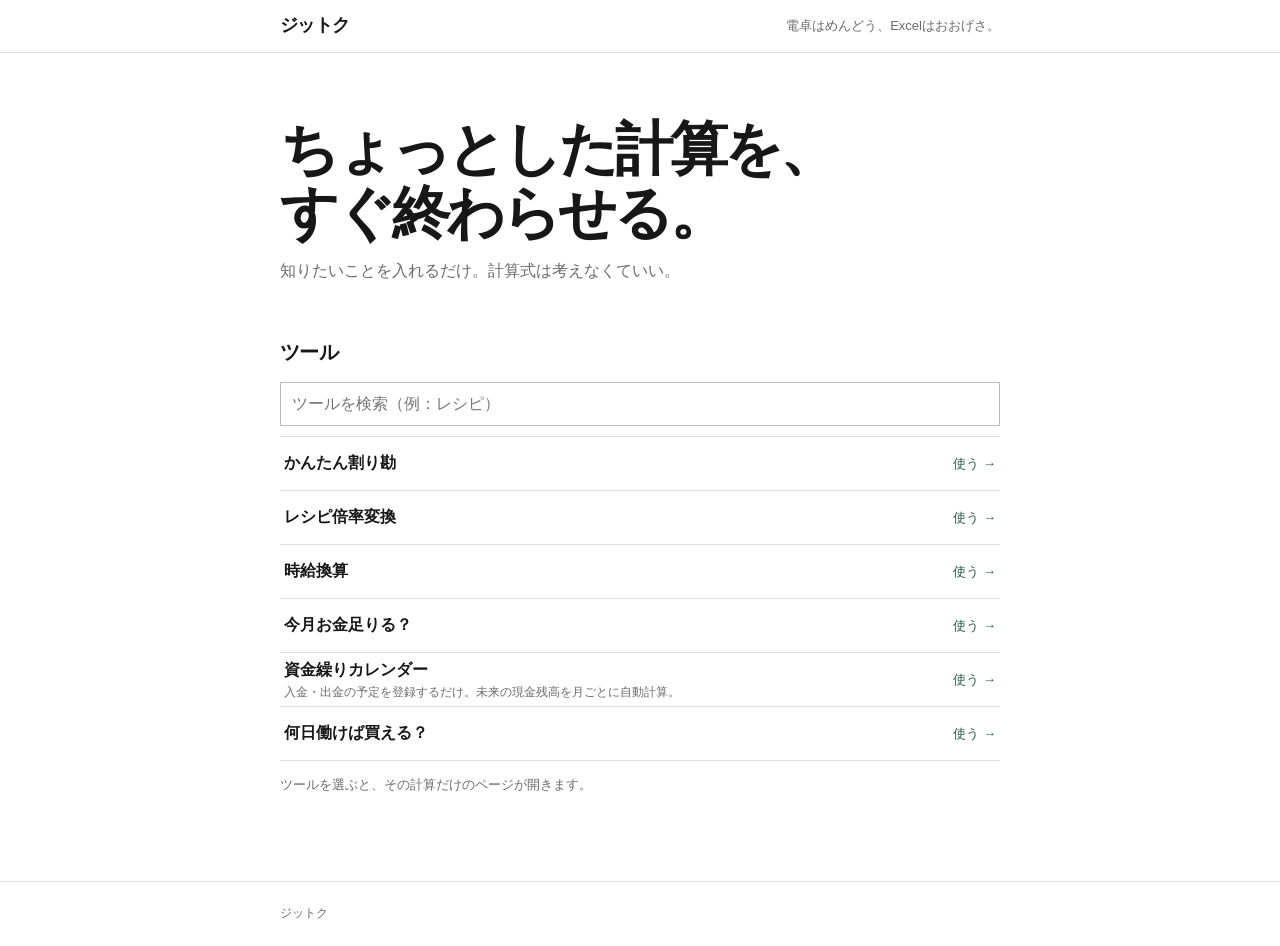
==== commit 723bfe19: "Add mobile-first monthly cashflow calendar with recurring entries and CSV backup" ====
--- a/index.html
+++ b/index.html
@@ -22,6 +22,7 @@
         <a class="tool-row" href="./recipe/" data-search="レシピ倍率変換 料理 人数 食材 分量 何人前"><strong>レシピ倍率変換</strong><span>使う →</span></a>
         <a class="tool-row" href="./hourly-wage/" data-search="時給換算 給料 月給 手取り 労働時間 実質時給"><strong>時給換算</strong><span>使う →</span></a>
         <a class="tool-row" href="./cashflow/" data-search="今月お金足りる お金 足りる 今月もつ 口座 残高 家計 給料 カード 家賃 支払い"><strong>今月お金足りる？</strong><span>使う →</span></a>
+        <a class="tool-row" href="./cashflow-calendar/" data-search="資金繰りカレンダー 入出金 将来 予測 結婚式 引っ越し 旅行 現金残高"><strong>資金繰りカレンダー<small style="display:block;font-size:12px;font-weight:400;color:var(--sub)">入金・出金の予定を登録するだけ。未来の現金残高を月ごとに自動計算。</small></strong><span>使う →</span></a>
         <a class="tool-row" href="./work-to-buy/" data-search="何日働けば買える 価格 時給 労働 欲しいもの 買える"><strong>何日働けば買える？</strong><span>使う →</span></a></div>
       <p id="tool-search-empty" class="tool-search-empty" hidden>該当するツールはありません。</p>
       <p class="home-note">ツールを選ぶと、その計算だけのページが開きます。</p>
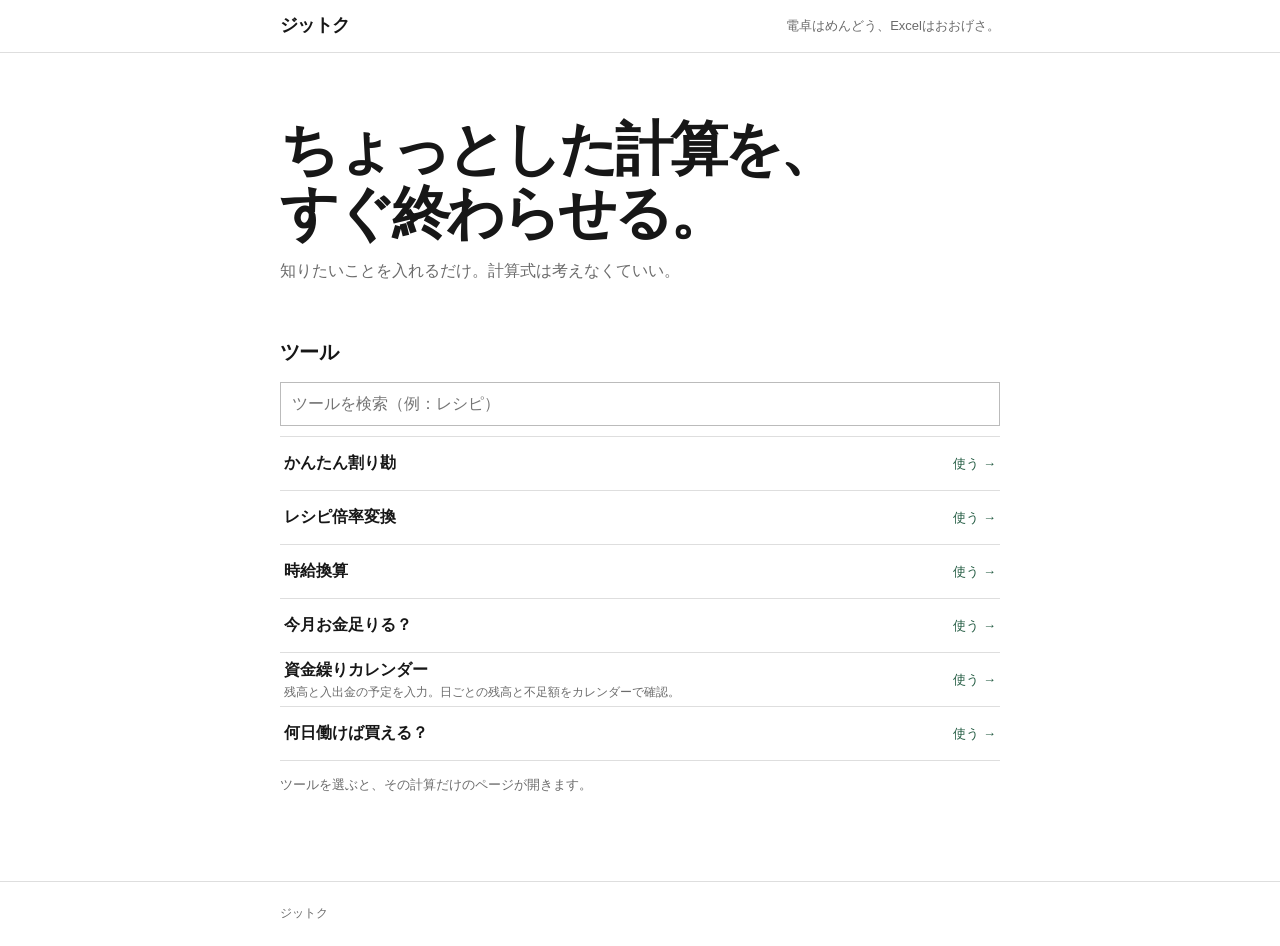
==== commit 73d1a0ab: "Simplify cashflow calendar into dated input form and daily balance calendar" ====
--- a/index.html
+++ b/index.html
@@ -22,7 +22,7 @@
         <a class="tool-row" href="./recipe/" data-search="レシピ倍率変換 料理 人数 食材 分量 何人前"><strong>レシピ倍率変換</strong><span>使う →</span></a>
         <a class="tool-row" href="./hourly-wage/" data-search="時給換算 給料 月給 手取り 労働時間 実質時給"><strong>時給換算</strong><span>使う →</span></a>
         <a class="tool-row" href="./cashflow/" data-search="今月お金足りる お金 足りる 今月もつ 口座 残高 家計 給料 カード 家賃 支払い"><strong>今月お金足りる？</strong><span>使う →</span></a>
-        <a class="tool-row" href="./cashflow-calendar/" data-search="資金繰りカレンダー 入出金 将来 予測 結婚式 引っ越し 旅行 現金残高"><strong>資金繰りカレンダー<small style="display:block;font-size:12px;font-weight:400;color:var(--sub)">入金・出金の予定を登録するだけ。未来の現金残高を月ごとに自動計算。</small></strong><span>使う →</span></a>
+        <a class="tool-row" href="./cashflow-calendar/" data-search="資金繰りカレンダー 入出金 将来 予測 結婚式 引っ越し 旅行 現金残高"><strong>資金繰りカレンダー<small style="display:block;font-size:12px;font-weight:400;color:var(--sub)">残高と入出金の予定を入力。日ごとの残高と不足額をカレンダーで確認。</small></strong><span>使う →</span></a>
         <a class="tool-row" href="./work-to-buy/" data-search="何日働けば買える 価格 時給 労働 欲しいもの 買える"><strong>何日働けば買える？</strong><span>使う →</span></a></div>
       <p id="tool-search-empty" class="tool-search-empty" hidden>該当するツールはありません。</p>
       <p class="home-note">ツールを選ぶと、その計算だけのページが開きます。</p>
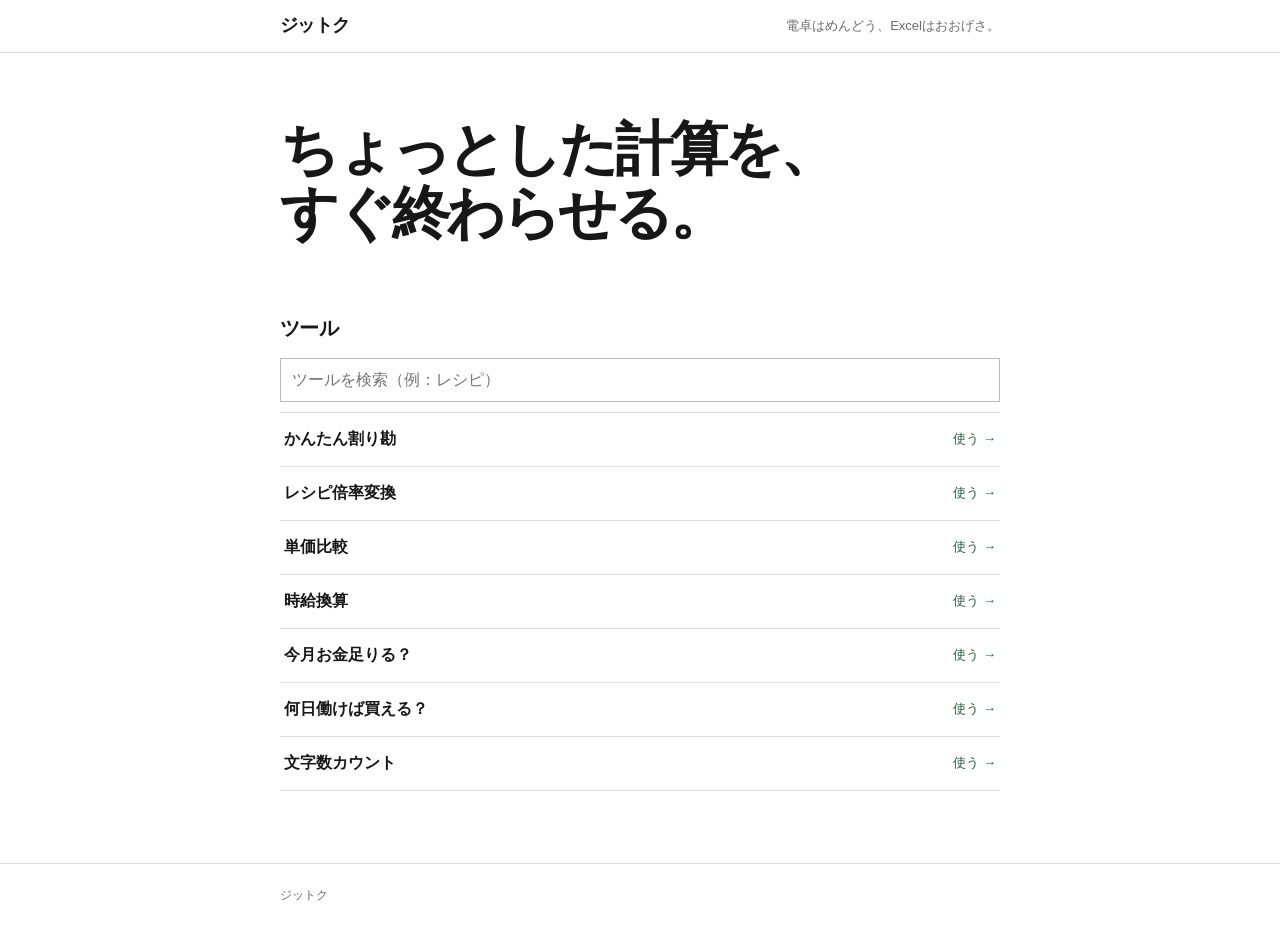
==== commit e92c0943: "Simplify navigation and copy; prepare new tools" ====
--- a/index.html
+++ b/index.html
@@ -3,7 +3,7 @@
 <head>
   <meta charset="utf-8">
   <meta name="viewport" content="width=device-width,initial-scale=1">
-  <meta name="description" content="電卓では面倒、Excelでは大げさな日常の計算を、入力するだけですぐ終わらせる無料Webツール集。割り勘、レシピ倍率、実質時給、今月の残高、必要労働日数を計算できます。">
+  <meta name="description" content="割り勘、レシピの人数変更、100g・1Lあたりの単価比較、文字数カウントなど、日常のちょっと面倒な計算を無料で。">
   <meta name="robots" content="index,follow">
   <title>ジットク｜ちょっとした計算を、すぐ終わらせる。</title>
   <link rel="stylesheet" href="styles.css">
@@ -13,19 +13,18 @@
   <main class="wrap">
     <section class="intro">
       <h1>ちょっとした計算を、<br>すぐ終わらせる。</h1>
-      <p>知りたいことを入れるだけ。計算式は考えなくていい。</p>
     </section>
     <section class="tools" aria-labelledby="tools-title">
       <h2 id="tools-title">ツール</h2>
       <label class="tool-search"><span class="sr-only">ツールを検索</span><input id="tool-search" type="search" placeholder="ツールを検索（例：レシピ）" autocomplete="off"></label>
       <div class="tool-list"><a class="tool-row" href="./warikan/" data-search="かんたん割り勘 精算 飲み会 立替 1次会 2次会 参加者"><strong>かんたん割り勘</strong><span>使う →</span></a>
         <a class="tool-row" href="./recipe/" data-search="レシピ倍率変換 料理 人数 食材 分量 何人前"><strong>レシピ倍率変換</strong><span>使う →</span></a>
+        <a class="tool-row" href="./unit-price/" data-search="単価比較 単位あたり 100g 1L グラム ミリリットル kg 安い 値段"><strong>単価比較</strong><span>使う →</span></a>
         <a class="tool-row" href="./hourly-wage/" data-search="時給換算 給料 月給 手取り 労働時間 実質時給"><strong>時給換算</strong><span>使う →</span></a>
         <a class="tool-row" href="./cashflow/" data-search="今月お金足りる お金 足りる 今月もつ 口座 残高 家計 給料 カード 家賃 支払い"><strong>今月お金足りる？</strong><span>使う →</span></a>
-        <a class="tool-row" href="./cashflow-calendar/" data-search="資金繰りカレンダー 入出金 将来 予測 結婚式 引っ越し 旅行 現金残高"><strong>資金繰りカレンダー<small style="display:block;font-size:12px;font-weight:400;color:var(--sub)">残高と入出金の予定を入力。日ごとの残高と不足額をカレンダーで確認。</small></strong><span>使う →</span></a>
-        <a class="tool-row" href="./work-to-buy/" data-search="何日働けば買える 価格 時給 労働 欲しいもの 買える"><strong>何日働けば買える？</strong><span>使う →</span></a></div>
+        <a class="tool-row" href="./work-to-buy/" data-search="何日働けば買える 価格 時給 労働 欲しいもの 買える"><strong>何日働けば買える？</strong><span>使う →</span></a>
+        <a class="tool-row" href="./character-count/" data-search="文字数カウント 文字数 文字 カウント テキスト 文章"><strong>文字数カウント</strong><span>使う →</span></a></div>
       <p id="tool-search-empty" class="tool-search-empty" hidden>該当するツールはありません。</p>
-      <p class="home-note">ツールを選ぶと、その計算だけのページが開きます。</p>
     </section>
   </main>
   <footer><div class="wrap">ジットク</div></footer>
